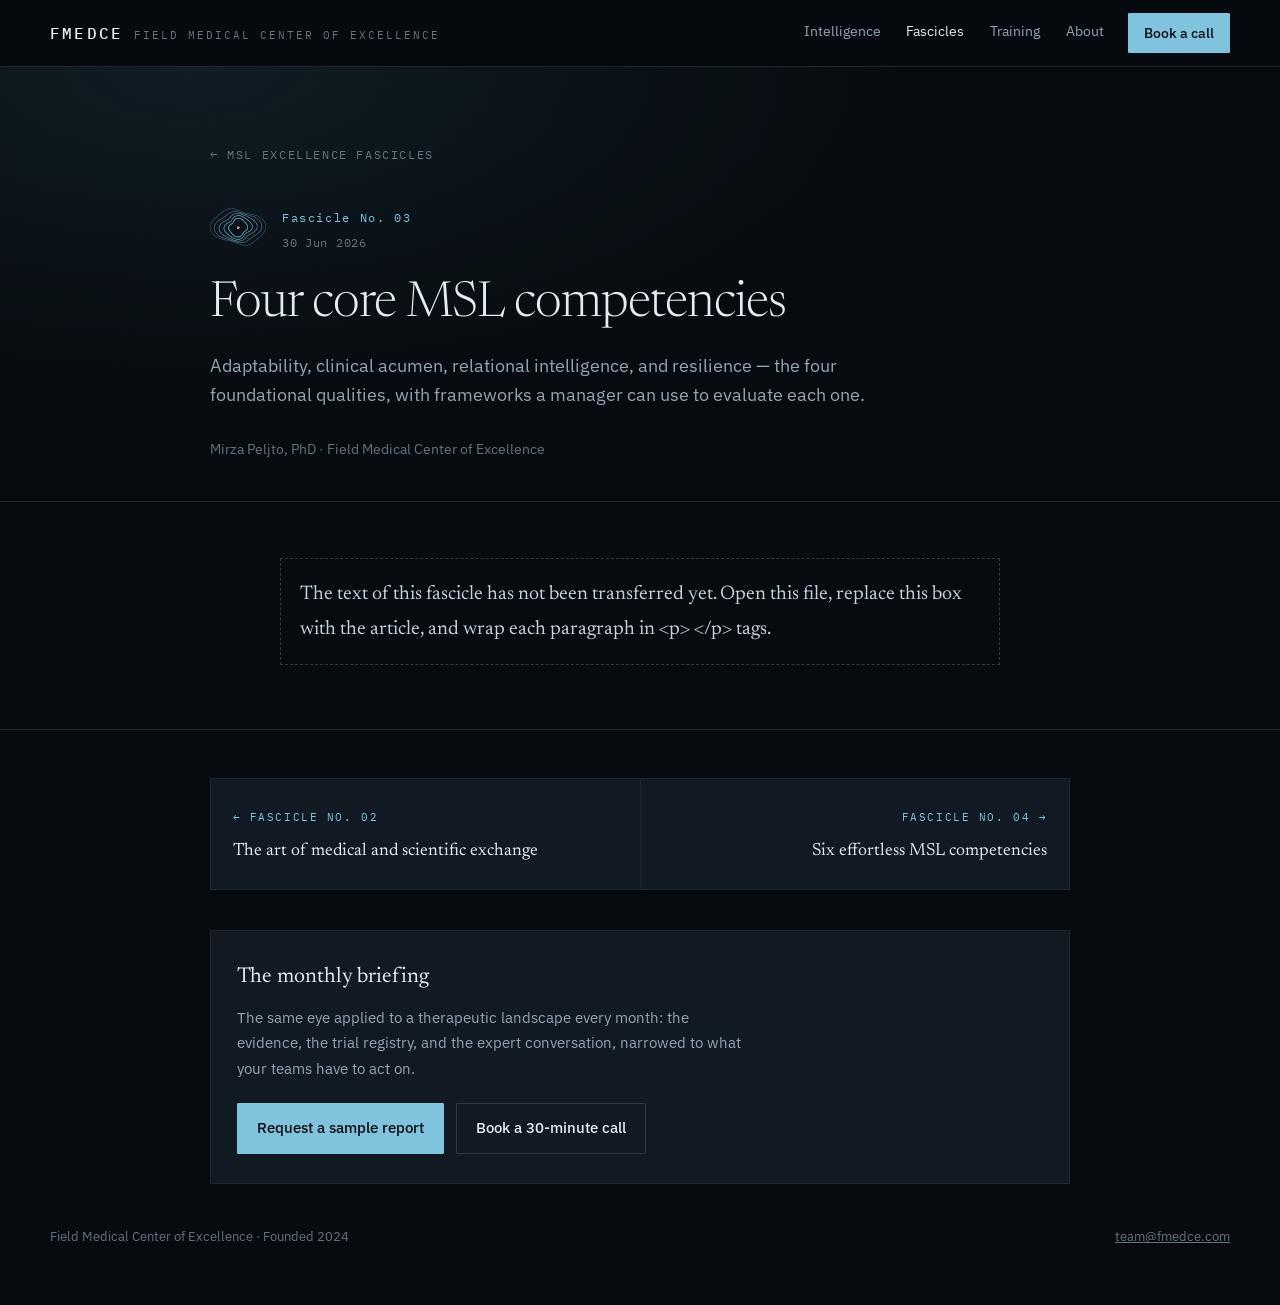
==== msl-excellence-fascicles/four-core-msl-competencies/index.html @ 99bc51a8 "Add files via upload" ====
<!doctype html>
<html lang="en">
<head>
<meta charset="utf-8">
<meta name="viewport" content="width=device-width, initial-scale=1">
<title>Four core MSL competencies · MSL Excellence Fascicles</title>
<meta name="description" content="Adaptability, clinical acumen, relational intelligence, and resilience — the four foundational qualities, with frameworks a manager can use to evaluate each one.">
<link rel="preconnect" href="https://fonts.googleapis.com">
<link rel="preconnect" href="https://fonts.gstatic.com" crossorigin>
<link rel="stylesheet" href="https://fonts.googleapis.com/css2?family=IBM+Plex+Mono:wght@400;500&family=IBM+Plex+Sans:wght@400;500&family=Newsreader:opsz,wght@6..72,300;6..72,400;6..72,500&display=swap">
<link rel="stylesheet" href="../../assets/fmedce.css">
</head>
<body>
<header class="site-head">
  <div class="wrap head-in">
    <a class="mark" href="../../"><strong>FMEDCE</strong><span class="label">Field Medical Center of Excellence</span></a>
    <nav class="nav">
      <a href="../../#intelligence">Intelligence</a>
      <a href="../../msl-excellence-fascicles/" style="color:var(--ink)">Fascicles</a>
      <a href="../../#training">Training</a>
      <a href="../../#about">About</a>
    </nav>
    <a class="btn btn-solid btn-sm" href="https://calendly.com/team-fmedce/30min" target="_blank" rel="noopener">Book a call</a>
  </div>
  <div id="rail"></div>
</header>
<main>
<div class="art-head">
  <div class="wrap">
    <a class="back" href="../">&larr; MSL Excellence Fascicles</a>
    <div class="art-meta">
      <canvas width="132" height="132" data-seed="3" aria-hidden="true"></canvas>
      <div>
        <span class="no">Fascicle No. 03</span>
        <time class="dt" datetime="2026-06-30">30 Jun 2026</time>
      </div>
    </div>
    <h1>Four core MSL competencies</h1>
    
    <p class="standfirst">Adaptability, clinical acumen, relational intelligence, and resilience — the four foundational qualities, with frameworks a manager can use to evaluate each one.</p>
    <p class="byline">Mirza Peljto, PhD &middot; Field Medical Center of Excellence</p>
  </div>
</div>

<article class="prose">
  <div class="wrap">
<p class="paste-note">The text of this fascicle has not been transferred yet.
Open this file, replace this box with the article, and wrap each paragraph in &lt;p&gt; &lt;/p&gt; tags.</p>
  </div>
</article>

<div class="art-foot">
  <div class="wrap">
    <nav class="pager">
      <a class="prev" href="../the-art-of-medical-and-scientific-exchange-a-new-model-of-engagement/"><span class="dir">&larr; Fascicle No. 02</span><span class="t">The art of medical and scientific exchange</span></a>
      <a class="next" href="../six-effortless-msl-competencies/"><span class="dir">Fascicle No. 04 &rarr;</span><span class="t">Six effortless MSL competencies</span></a>
    </nav>
    <div class="art-cta">
      <h3>The monthly briefing</h3>
      <p>The same eye applied to a therapeutic landscape every month: the evidence, the trial registry, and
        the expert conversation, narrowed to what your teams have to act on.</p>
      <div class="cta-row" style="margin-top:1.4rem">
        <a class="btn btn-solid" href="mailto:team@fmedce.com?subject=Sample%20report%20request">Request a sample report</a>
        <a class="btn btn-ghost" href="https://calendly.com/team-fmedce/30min" target="_blank" rel="noopener">Book a 30-minute call</a>
      </div>
    </div>
  </div>
</div>
</main>

<footer>
  <div class="wrap foot-in">
    <span>Field Medical Center of Excellence &middot; Founded 2024</span>
    <span><a href="mailto:team@fmedce.com">team@fmedce.com</a></span>
  </div>
</footer>
<script src="../../assets/fmedce.js"></script>
</body>
</html>
---- assets/fmedce.css ----
/* A single committed visual world: the briefing read at 5am, before anyone else is up. */
:root{
  --void:#070B0F; --surface:#0D141A; --surface-2:#111A22;
  --ink:#E2ECF2; --ink-soft:#93A6B3; --ink-faint:#63757F;
  --rule:#1C2830; --rule-bright:#2A3B46;
  --signal:#7FC4DC; --signal-deep:#3D7D95;
  --alpenglow:#E39C7E;
  --sieve-1:#28434F; --sieve-2:#48899F; --sieve-3:#8FD0E6;
}
*{box-sizing:border-box}
html{-webkit-text-size-adjust:100%;scroll-behavior:smooth}
@media (prefers-reduced-motion: reduce){html{scroll-behavior:auto}}
body{
  margin:0;background:var(--void);color:var(--ink);
  font-family:"IBM Plex Sans",-apple-system,BlinkMacSystemFont,Helvetica,Arial,sans-serif;
  font-size:17px;line-height:1.66;-webkit-font-smoothing:antialiased;
}
h1,h2,h3{font-family:Newsreader,Georgia,"Times New Roman",serif;font-weight:400;margin:0;
  text-wrap:balance;letter-spacing:-.005em}
a{color:inherit}
p{margin:0}
.wrap{width:min(1180px,100% - 3rem);margin-inline:auto}
@media (max-width:640px){.wrap{width:min(1180px,100% - 2rem)}}
.label{font-family:"IBM Plex Mono",ui-monospace,Menlo,monospace;font-size:.7rem;
  letter-spacing:.18em;text-transform:uppercase;color:var(--ink-faint)}

/* header */
.site-head{position:sticky;top:0;z-index:40;background:rgba(7,11,15,.86);
  backdrop-filter:saturate(140%) blur(12px);border-bottom:1px solid var(--rule)}
.head-in{display:flex;align-items:center;gap:1.5rem;height:66px}
.mark{display:flex;align-items:baseline;gap:.65rem;text-decoration:none;margin-right:auto}
.mark strong{font-family:"IBM Plex Mono",monospace;font-weight:500;font-size:.98rem;letter-spacing:.14em}
.mark span{display:none}
@media (min-width:920px){.mark span{display:inline}}
.nav{display:none;gap:1.6rem}
@media (min-width:820px){.nav{display:flex}}
.nav a{text-decoration:none;color:var(--ink-soft);font-size:.9rem;padding-bottom:3px;
  border-bottom:1px solid transparent;transition:color .2s,border-color .2s}
.nav a:hover,.nav a:focus-visible{color:var(--ink);border-bottom-color:var(--signal)}
#rail{position:absolute;left:0;bottom:-1px;height:2px;width:0;
  background:linear-gradient(90deg,var(--signal-deep),var(--signal));transition:width .1s linear}

.btn{display:inline-flex;align-items:center;gap:.55rem;font-size:.93rem;font-weight:500;
  text-decoration:none;padding:.75rem 1.2rem;border:1px solid var(--signal);border-radius:1px;
  transition:background .2s,color .2s,box-shadow .2s}
.btn-solid{background:var(--signal);color:var(--void)}
.btn-solid:hover{box-shadow:0 0 0 3px rgba(127,196,220,.18)}
.btn-ghost{background:transparent;color:var(--ink);border-color:var(--rule-bright)}
.btn-ghost:hover{border-color:var(--signal);color:var(--signal)}
.btn-sm{padding:.5rem .95rem;font-size:.85rem}
a:focus-visible,button:focus-visible{outline:2px solid var(--signal);outline-offset:3px}

/* hero — signal resolving out of noise */
.hero{position:relative;overflow:hidden;border-bottom:1px solid var(--rule);
  background:radial-gradient(120% 90% at 78% 18%,rgba(61,125,149,.20),transparent 60%),var(--void)}
#field{position:absolute;inset:0;width:100%;height:100%;z-index:0}
.hero-in{position:relative;z-index:1;padding:7rem 0 8rem;max-width:40rem}
@media (max-width:640px){.hero-in{padding:4rem 0 5rem}}
.hero h1{font-size:clamp(2.3rem,5.6vw,4rem);line-height:1.03;margin:1.2rem 0 0;font-weight:300;
  letter-spacing:-.02em}
.hero h1 em{font-style:normal;color:var(--signal)}
.hero .lede{margin-top:1.6rem;font-size:1.1rem;color:var(--ink-soft);max-width:50ch}
.hero .lede strong{color:var(--ink);font-weight:400}
.cta-row{display:flex;flex-wrap:wrap;gap:.75rem;margin-top:2.3rem}

/* bands */
.band{position:relative;padding:6rem 0;border-bottom:1px solid var(--rule);overflow:hidden}
.band.alt{background:var(--surface)}
@media (max-width:640px){.band{padding:3.75rem 0}}
.band::before{content:"";position:absolute;top:0;left:0;right:0;height:1px;
  background:linear-gradient(90deg,transparent,var(--signal),transparent);
  opacity:0;transform:translateX(-100%)}
.band.in::before{animation:scan 1.5s cubic-bezier(.4,0,.2,1) forwards}
@keyframes scan{0%{opacity:0;transform:translateX(-100%)}18%{opacity:.85}100%{opacity:0;transform:translateX(100%)}}
@media (prefers-reduced-motion: reduce){.band.in::before{animation:none}}

.grid{display:grid;gap:2.5rem}
@media (min-width:960px){.grid{grid-template-columns:230px minmax(0,1fr);gap:4rem}}
.sec-head{display:flex;flex-direction:column;gap:.5rem}
@media (min-width:960px){.sec-head{position:sticky;top:100px;align-self:start}}
.sec-head h2{font-size:1.7rem;line-height:1.16;font-weight:400}
.sec-note{font-size:.86rem;color:var(--ink-faint)}
.body-col{max-width:70ch}
.body-col > * + *{margin-top:1.15rem}
.body-col p{color:var(--ink-soft)}
.body-col p strong{color:var(--ink);font-weight:400}

.rv{opacity:0;transform:translateY(16px);transition:opacity .8s cubic-bezier(.2,.7,.3,1),transform .8s cubic-bezier(.2,.7,.3,1)}
.rv.in{opacity:1;transform:none}
@media (prefers-reduced-motion: reduce){.rv{opacity:1;transform:none;transition:none}}

/* the sieve */
.sieve{border:1px solid var(--rule);background:var(--surface-2);padding:1.5rem 1.4rem 1.2rem;margin-top:2.2rem}
.sieve canvas{width:100%;height:210px;display:block;margin-top:1rem}
.sieve .legend{display:grid;grid-template-columns:repeat(3,1fr);gap:1rem;margin-top:.9rem}
.sieve .legend div{border-top:1px solid var(--rule);padding-top:.6rem}
.sieve .legend .v{font-family:"IBM Plex Mono",monospace;font-size:1.15rem;color:var(--ink);
  font-variant-numeric:tabular-nums;display:block}
.sieve .legend .k{font-size:.8rem;color:var(--ink-faint);display:block;margin-top:.15rem}
.sieve figcaption{font-size:.8rem;color:var(--ink-faint);margin-top:1rem;line-height:1.5}

.toc{list-style:none;margin:2.4rem 0 0;padding:0;border-top:1px solid var(--rule)}
.toc li{display:grid;grid-template-columns:2.8rem minmax(0,1fr);gap:1rem;padding:1.05rem 0;
  border-bottom:1px solid var(--rule);align-items:baseline}
.toc .n{font-family:"IBM Plex Mono",monospace;font-size:.76rem;color:var(--signal);font-variant-numeric:tabular-nums}
.toc h3{font-size:1.08rem;font-weight:400}
.toc p{margin-top:.25rem;font-size:.92rem;color:var(--ink-soft)}

.method{display:grid;gap:1px;background:var(--rule);border:1px solid var(--rule);margin-top:2.2rem}
@media (min-width:760px){.method{grid-template-columns:repeat(3,1fr)}}
.method div{background:var(--surface-2);padding:1.35rem 1.25rem}
.method h3{font-size:.95rem;font-weight:400;color:var(--ink)}
.method p{margin-top:.5rem;font-size:.88rem;color:var(--ink-soft)}

.tags{display:flex;flex-wrap:wrap;gap:.5rem;margin-top:1rem}
.tag{font-family:"IBM Plex Mono",monospace;font-size:.73rem;letter-spacing:.07em;
  padding:.32rem .62rem;border:1px solid var(--rule-bright);color:var(--ink-faint);border-radius:1px}
.tag.live{border-color:var(--signal);color:var(--signal)}
.tag.live::before{content:"● ";font-size:.6em;vertical-align:.25em}

/* fascicles as spines on a shelf */
.shelf{display:grid;grid-template-columns:repeat(5,1fr);gap:1px;background:var(--rule);
  border:1px solid var(--rule);margin-top:2.2rem}
.spine{background:var(--surface-2);text-decoration:none;display:flex;flex-direction:column;
  justify-content:space-between;align-items:center;padding:1.4rem .75rem;min-height:22rem;
  position:relative;transition:background .25s,transform .25s}
.spine::after{content:"";position:absolute;left:0;right:0;bottom:0;height:3px;background:var(--signal);
  transform:scaleX(0);transform-origin:left;transition:transform .3s}
.spine:hover{background:var(--surface);transform:translateY(-3px)}
.spine:hover::after{transform:scaleX(1)}
.spine .no{font-family:"IBM Plex Mono",monospace;font-size:.7rem;letter-spacing:.14em;color:var(--signal)}
.spine .ttl{writing-mode:vertical-rl;transform:rotate(180deg);font-family:Newsreader,Georgia,serif;
  font-size:1.12rem;line-height:1.25;color:var(--ink);flex:1;display:flex;align-items:center;
  padding:1.1rem 0;text-wrap:balance}
.spine .dt{font-family:"IBM Plex Mono",monospace;font-size:.68rem;color:var(--ink-faint);letter-spacing:.06em}
.spine canvas{width:44px;height:44px;display:block;margin-bottom:.75rem}
@media (max-width:860px){
  .shelf{grid-template-columns:1fr}
  .spine{flex-direction:row;align-items:center;justify-content:flex-start;gap:1rem;
    min-height:0;padding:1.1rem 1.2rem}
  .spine .ttl{writing-mode:horizontal-tb;transform:none;padding:0;font-size:1.02rem;flex:1}
  .spine canvas{margin-bottom:0}
  .spine .dt{display:none}
}
.blurb{font-size:.93rem;color:var(--ink-soft);margin-top:1.2rem}

/* training ladder */
.prog{list-style:none;margin:2.2rem 0 0;padding:0;display:grid;gap:1px;background:var(--rule);
  border:1px solid var(--rule)}
.prog > li{background:var(--surface-2);padding:1.6rem 1.45rem;position:relative}
.prog h3{font-size:1.2rem;font-weight:400;color:var(--ink)}
.prog > li > p{margin-top:.55rem;font-size:.93rem;color:var(--ink-soft)}
.mods{list-style:none;margin:1.1rem 0 0;padding:0;display:flex;flex-wrap:wrap;gap:.4rem}
.mods li{font-family:"IBM Plex Mono",monospace;font-size:.71rem;letter-spacing:.05em;color:var(--ink-faint);
  border:1px solid var(--rule-bright);padding:.28rem .58rem;border-radius:1px}
.ladder{border:1px solid var(--rule);background:var(--surface-2);padding:1.5rem 1.4rem 1.1rem;margin-top:2.2rem}
.ladder .svg-scroll{overflow-x:auto}
.ladder svg{display:block;width:100%;min-width:520px;height:auto;margin-top:1rem;overflow:visible}
.ladder .step rect{fill:rgba(127,196,220,.10);stroke:var(--signal-deep)}
.ladder .step text{fill:var(--ink);font-family:"IBM Plex Sans",sans-serif;font-size:13.5px;text-anchor:middle}
.ladder .flow{stroke:var(--signal);stroke-width:1.5;fill:none;
  stroke-dasharray:1500;stroke-dashoffset:1500;transition:stroke-dashoffset 2.4s cubic-bezier(.3,.7,.3,1)}
.ladder.in .flow{stroke-dashoffset:0}
@media (prefers-reduced-motion: reduce){.ladder .flow{stroke-dashoffset:0;transition:none}}
.ladder .cap{fill:var(--ink-faint);font-family:"IBM Plex Mono",monospace;font-size:10px;
  letter-spacing:.12em;text-transform:uppercase;text-anchor:middle}
.aside-line{margin-top:1.7rem;font-size:.92rem;color:var(--ink-soft);
  border-left:2px solid var(--signal-deep);padding-left:1.05rem}

.creds{list-style:none;margin:1.7rem 0 0;padding:0;display:grid;gap:.6rem}
.creds li{display:grid;grid-template-columns:9.5rem minmax(0,1fr);gap:1rem;font-size:.92rem;
  padding-bottom:.6rem;border-bottom:1px solid var(--rule);color:var(--ink-soft)}
.creds li:last-child{border-bottom:0}
.creds b{font-family:"IBM Plex Mono",monospace;font-size:.7rem;letter-spacing:.12em;
  text-transform:uppercase;color:var(--ink-faint);font-weight:400;padding-top:.3rem}
@media (max-width:560px){.creds li{grid-template-columns:1fr;gap:.15rem}}

.actions{display:grid;gap:1px;background:var(--rule);border:1px solid var(--rule);margin-top:1.9rem}
@media (min-width:760px){.actions{grid-template-columns:repeat(3,1fr)}}
.action{background:var(--surface-2);padding:1.7rem 1.45rem;text-decoration:none;display:block;
  transition:background .22s}
.action:hover{background:var(--surface)}
.action h3{font-size:1.12rem;font-weight:400;margin-top:.6rem;color:var(--ink)}
.action p{margin-top:.4rem;font-size:.88rem;color:var(--ink-soft)}
.action .arrow{color:var(--signal)}

footer{padding:2.6rem 0 3.6rem;font-size:.83rem;color:var(--ink-faint);background:var(--void)}
.foot-in{display:flex;flex-wrap:wrap;gap:1rem;justify-content:space-between;align-items:center}

/* ============================================================
   FASCICLE PAGES — the reading view
   ============================================================ */
.art-head{padding:4.5rem 0 2.5rem;border-bottom:1px solid var(--rule);
  background:radial-gradient(90% 120% at 15% 0%,rgba(61,125,149,.16),transparent 62%),var(--void)}
@media (max-width:640px){.art-head{padding:3rem 0 2rem}}
.art-head .wrap{max-width:min(860px,100% - 3rem)}
.back{display:inline-flex;align-items:center;gap:.5rem;text-decoration:none;color:var(--ink-faint);
  font-family:"IBM Plex Mono",monospace;font-size:.72rem;letter-spacing:.14em;text-transform:uppercase;
  transition:color .2s}
.back:hover{color:var(--signal)}
.art-meta{display:flex;align-items:center;gap:1rem;margin-top:2rem}
.art-meta canvas{width:56px;height:56px;display:block;flex:none}
.art-meta .no{font-family:"IBM Plex Mono",monospace;font-size:.72rem;letter-spacing:.14em;color:var(--signal)}
.art-meta .dt{font-family:"IBM Plex Mono",monospace;font-size:.72rem;letter-spacing:.06em;color:var(--ink-faint);
  display:block;margin-top:.2rem}
.art-head h1{font-size:clamp(2rem,4.6vw,3.1rem);line-height:1.08;font-weight:300;margin-top:1.4rem;
  letter-spacing:-.02em;max-width:20ch}
.standfirst{margin-top:1.3rem;font-size:1.12rem;color:var(--ink-soft);max-width:60ch;line-height:1.6}
.byline{margin-top:1.8rem;font-size:.88rem;color:var(--ink-faint)}

.prose{padding:3.5rem 0 4rem}
.prose .wrap{max-width:min(720px,100% - 3rem)}
.prose p,.prose li{font-family:Newsreader,Georgia,"Times New Roman",serif;font-size:1.24rem;
  line-height:1.74;color:#C3D2DC}
.prose p + p{margin-top:1.35rem}
.prose h2{font-size:1.6rem;font-weight:400;color:var(--ink);margin-top:2.8rem;line-height:1.25}
.prose h3{font-size:1.22rem;font-weight:400;color:var(--ink);margin-top:2rem}
.prose h2 + p,.prose h3 + p{margin-top:.9rem}
.prose ul,.prose ol{margin:1.4rem 0 0;padding-left:1.4rem}
.prose li + li{margin-top:.65rem}
.prose li::marker{color:var(--signal)}
.prose blockquote{margin:2.2rem 0 0;padding-left:1.4rem;border-left:2px solid var(--signal)}
.prose blockquote p{color:var(--ink);font-size:1.5rem;line-height:1.45;font-style:italic}
.prose strong{color:var(--ink);font-weight:500}
.prose a{color:var(--signal);text-underline-offset:3px;word-break:break-word}
.prose hr{border:0;border-top:1px solid var(--rule);margin:2.8rem 0}
.refs{margin-top:3rem;padding-top:1.6rem;border-top:1px solid var(--rule)}
.refs h2{font-family:"IBM Plex Mono",monospace;font-size:.72rem;letter-spacing:.16em;
  text-transform:uppercase;color:var(--ink-faint);margin:0}
.refs p,.refs li{font-family:"IBM Plex Sans",sans-serif;font-size:.92rem;line-height:1.6;
  color:var(--ink-faint);margin-top:.9rem}
.paste-note{border:1px dashed var(--rule-bright);padding:1.1rem 1.2rem;color:var(--ink-faint);
  font-family:"IBM Plex Mono",monospace;font-size:.8rem;line-height:1.6}

.art-foot{border-top:1px solid var(--rule);padding:3rem 0 0}
.art-foot .wrap{max-width:min(860px,100% - 3rem)}
.pager{display:grid;gap:1px;background:var(--rule);border:1px solid var(--rule)}
@media (min-width:700px){.pager{grid-template-columns:1fr 1fr}}
.pager:has(> :only-child){grid-template-columns:1fr}
.pager a{background:var(--surface-2);padding:1.4rem 1.35rem;text-decoration:none;transition:background .22s}
.pager a:hover{background:var(--surface)}
.pager .dir{font-family:"IBM Plex Mono",monospace;font-size:.7rem;letter-spacing:.14em;
  text-transform:uppercase;color:var(--signal)}
.pager .t{display:block;margin-top:.5rem;font-family:Newsreader,Georgia,serif;font-size:1.1rem;color:var(--ink)}
.pager .next{text-align:right}
.art-cta{margin-top:2.5rem;border:1px solid var(--rule);background:var(--surface-2);padding:1.8rem 1.6rem}
.art-cta h3{font-size:1.35rem;font-weight:400;color:var(--ink)}
.art-cta p{margin-top:.6rem;font-size:.95rem;color:var(--ink-soft);max-width:56ch}

/* series index page */
.series-head{padding:4.5rem 0 0}
.series-head h1{font-size:clamp(2.1rem,5vw,3.2rem);font-weight:300;line-height:1.08;letter-spacing:-.02em}
.series-list{list-style:none;margin:2.6rem 0 0;padding:0;display:grid;gap:1px;background:var(--rule);
  border:1px solid var(--rule)}
.series-list li{background:var(--surface-2)}
.series-list a{display:grid;grid-template-columns:88px minmax(0,1fr) auto;gap:1.3rem;align-items:center;
  padding:1.5rem 1.4rem;text-decoration:none;transition:background .22s}
.series-list a:hover{background:var(--surface)}
.series-list canvas{width:64px;height:64px;display:block}
.series-list .no{font-family:"IBM Plex Mono",monospace;font-size:.7rem;letter-spacing:.14em;color:var(--signal)}
.series-list h2{font-family:Newsreader,Georgia,serif;font-size:1.35rem;font-weight:400;color:var(--ink);margin-top:.35rem}
.series-list p{margin-top:.45rem;font-size:.94rem;color:var(--ink-soft)}
.series-list .dt{font-family:"IBM Plex Mono",monospace;font-size:.72rem;color:var(--ink-faint);white-space:nowrap}
@media (max-width:700px){
  .series-list a{grid-template-columns:64px minmax(0,1fr);gap:1rem}
  .series-list .dt{display:none}
}

/* 404 */
.oops{min-height:62vh;display:flex;flex-direction:column;justify-content:center;padding:4rem 0}
.oops h1{font-size:clamp(2rem,5vw,3rem);font-weight:300;letter-spacing:-.02em}
.oops p{margin-top:1.2rem;color:var(--ink-soft);max-width:52ch}
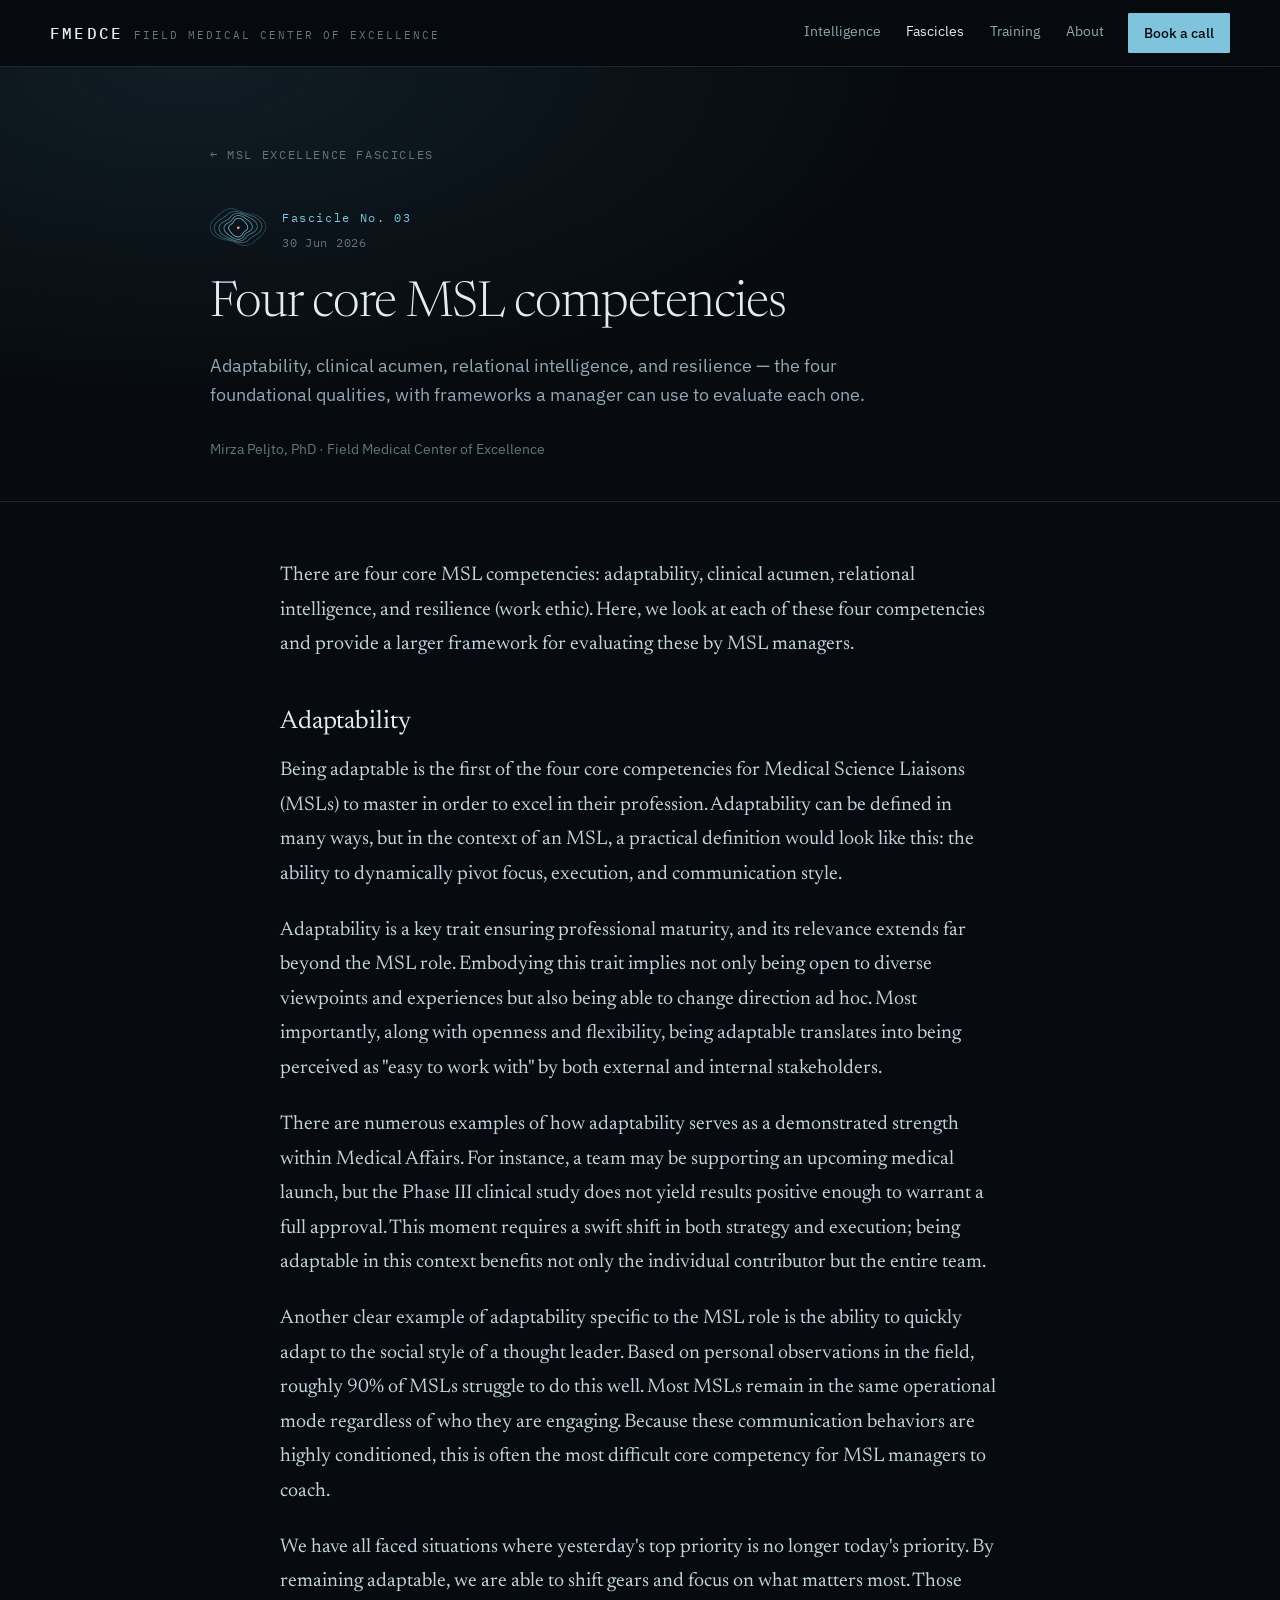
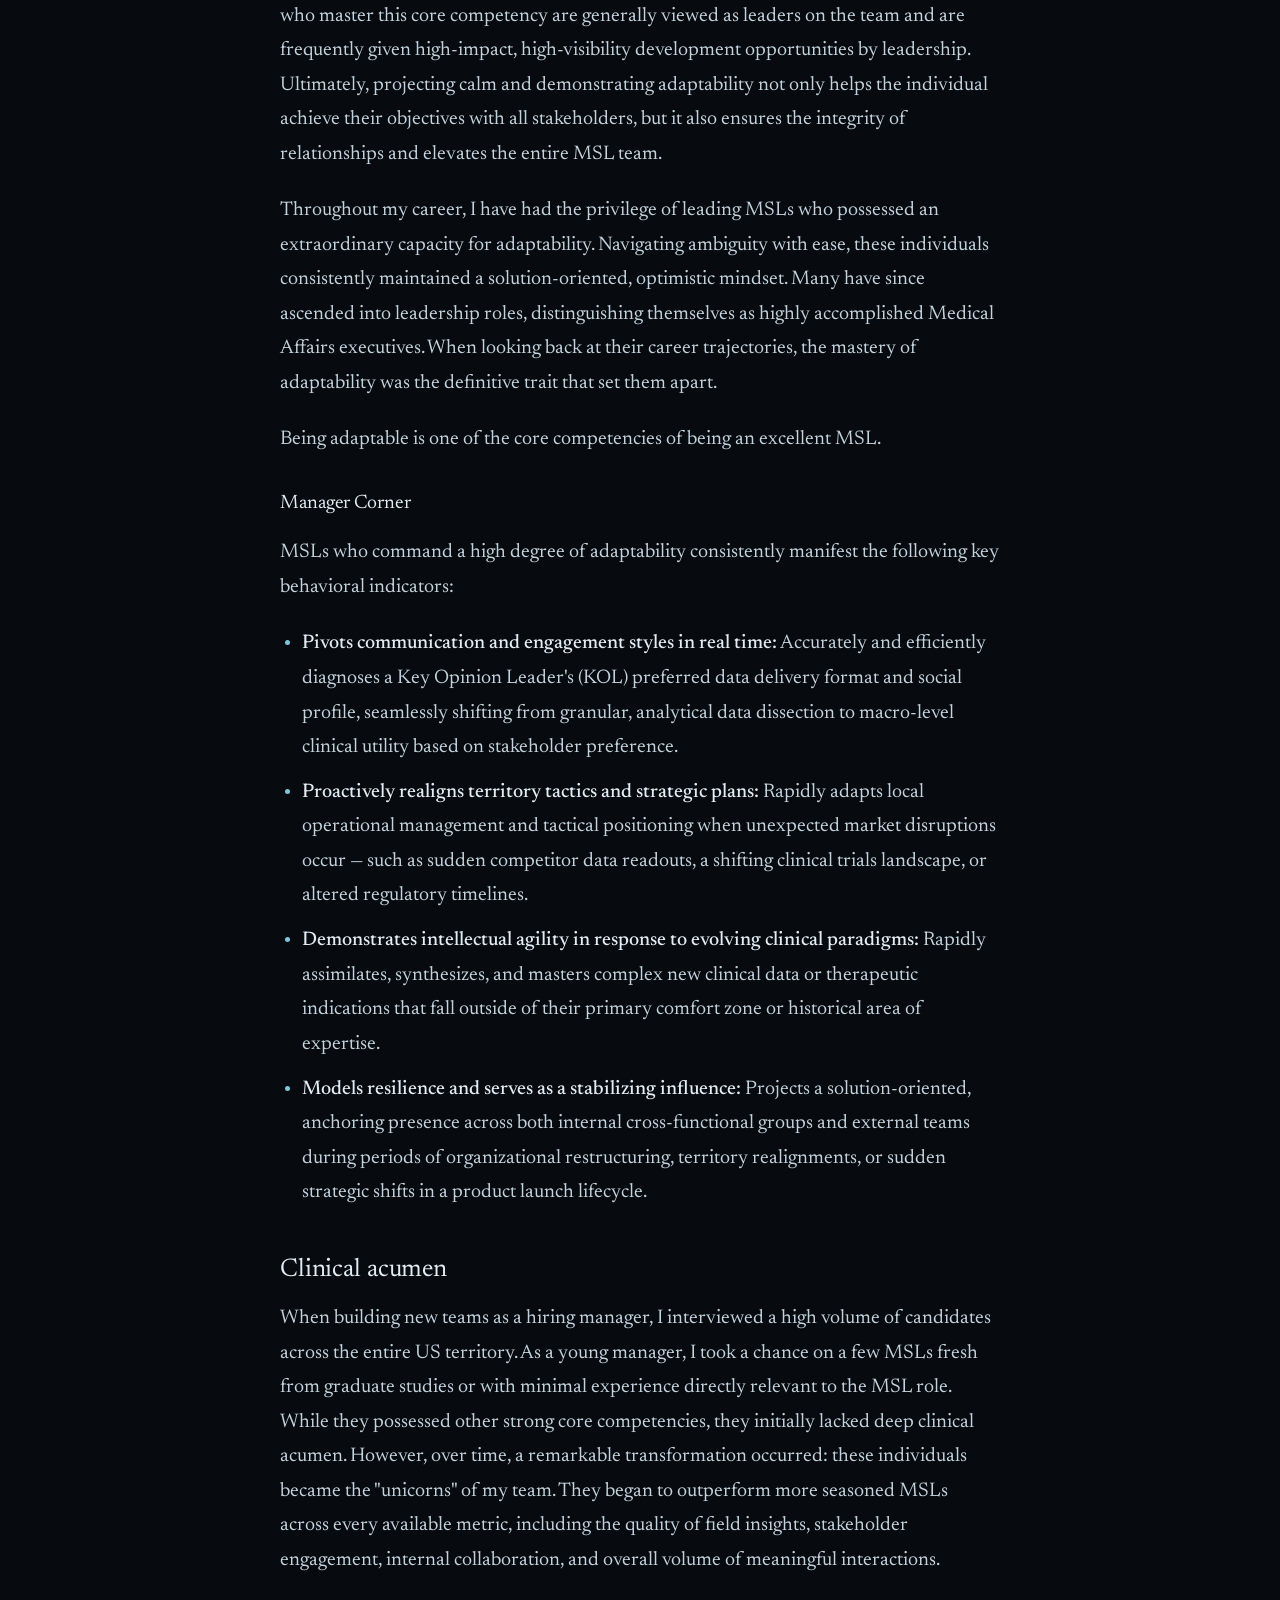
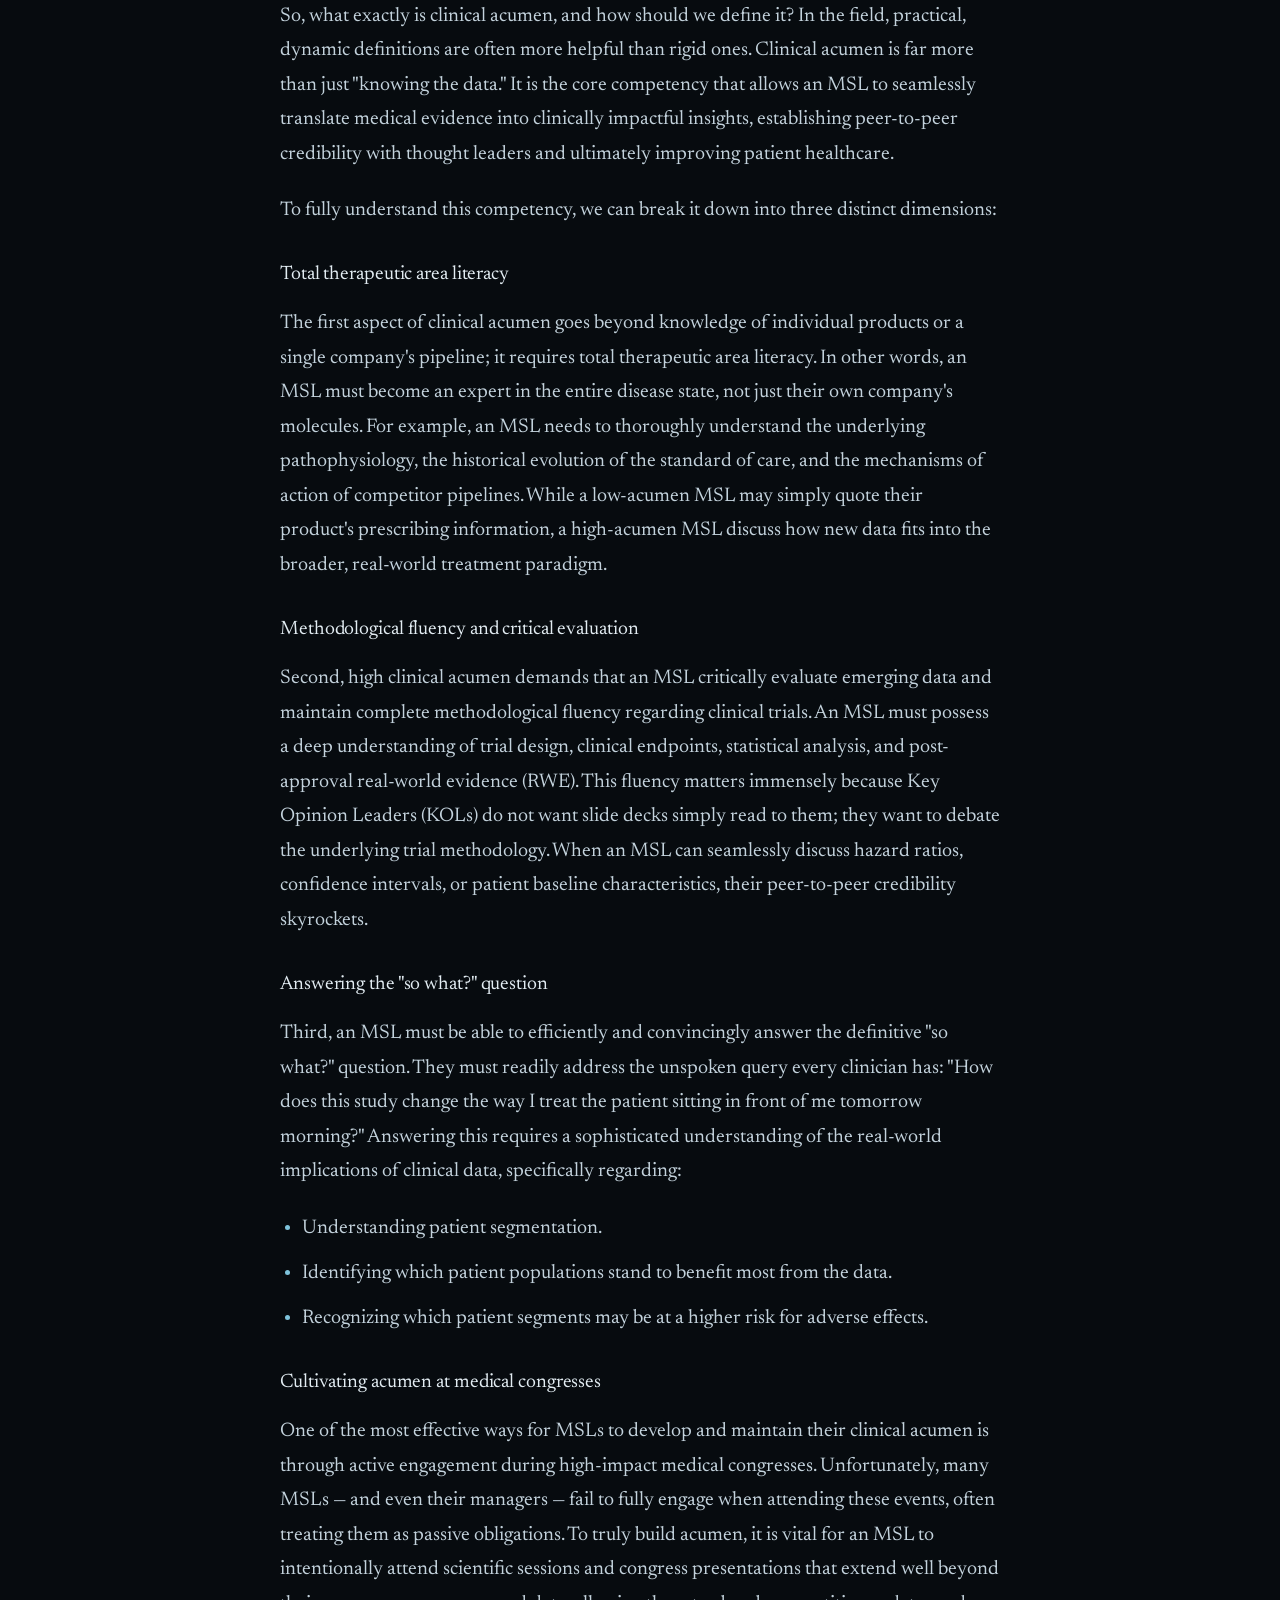
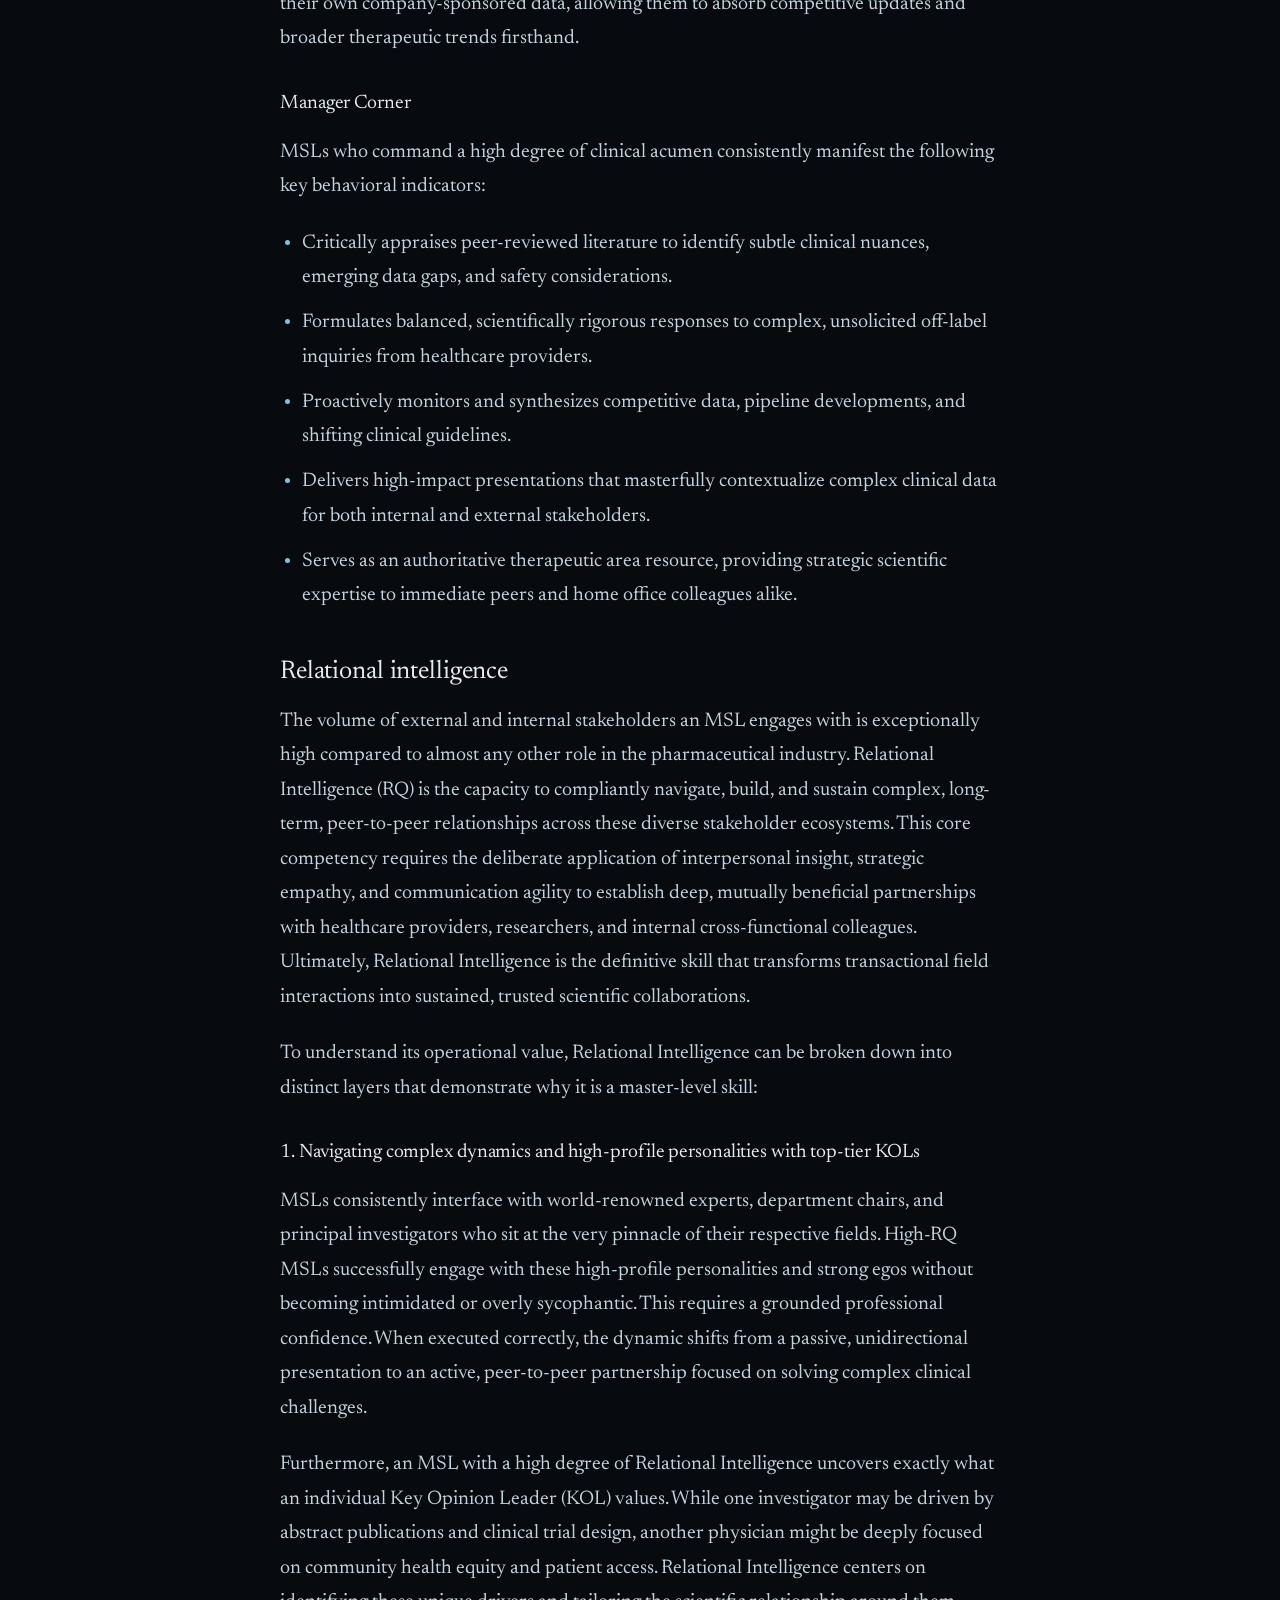
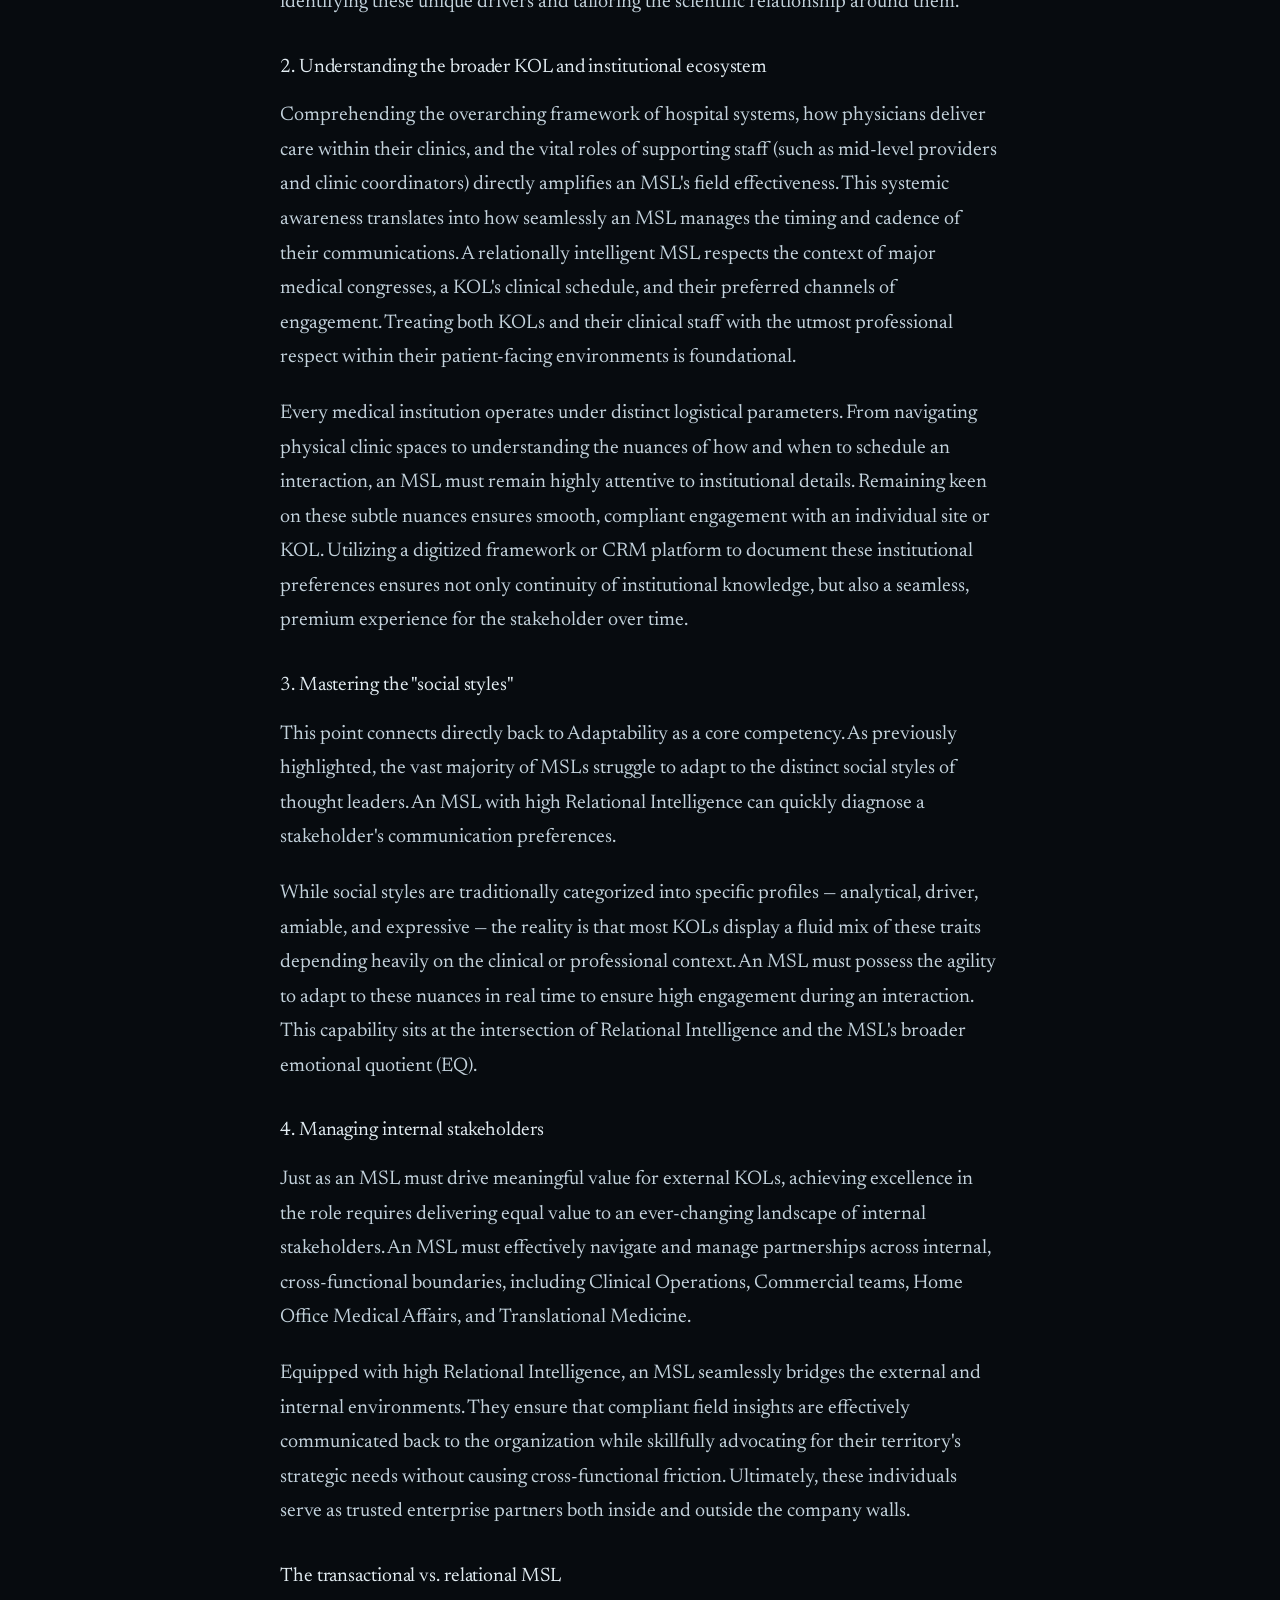
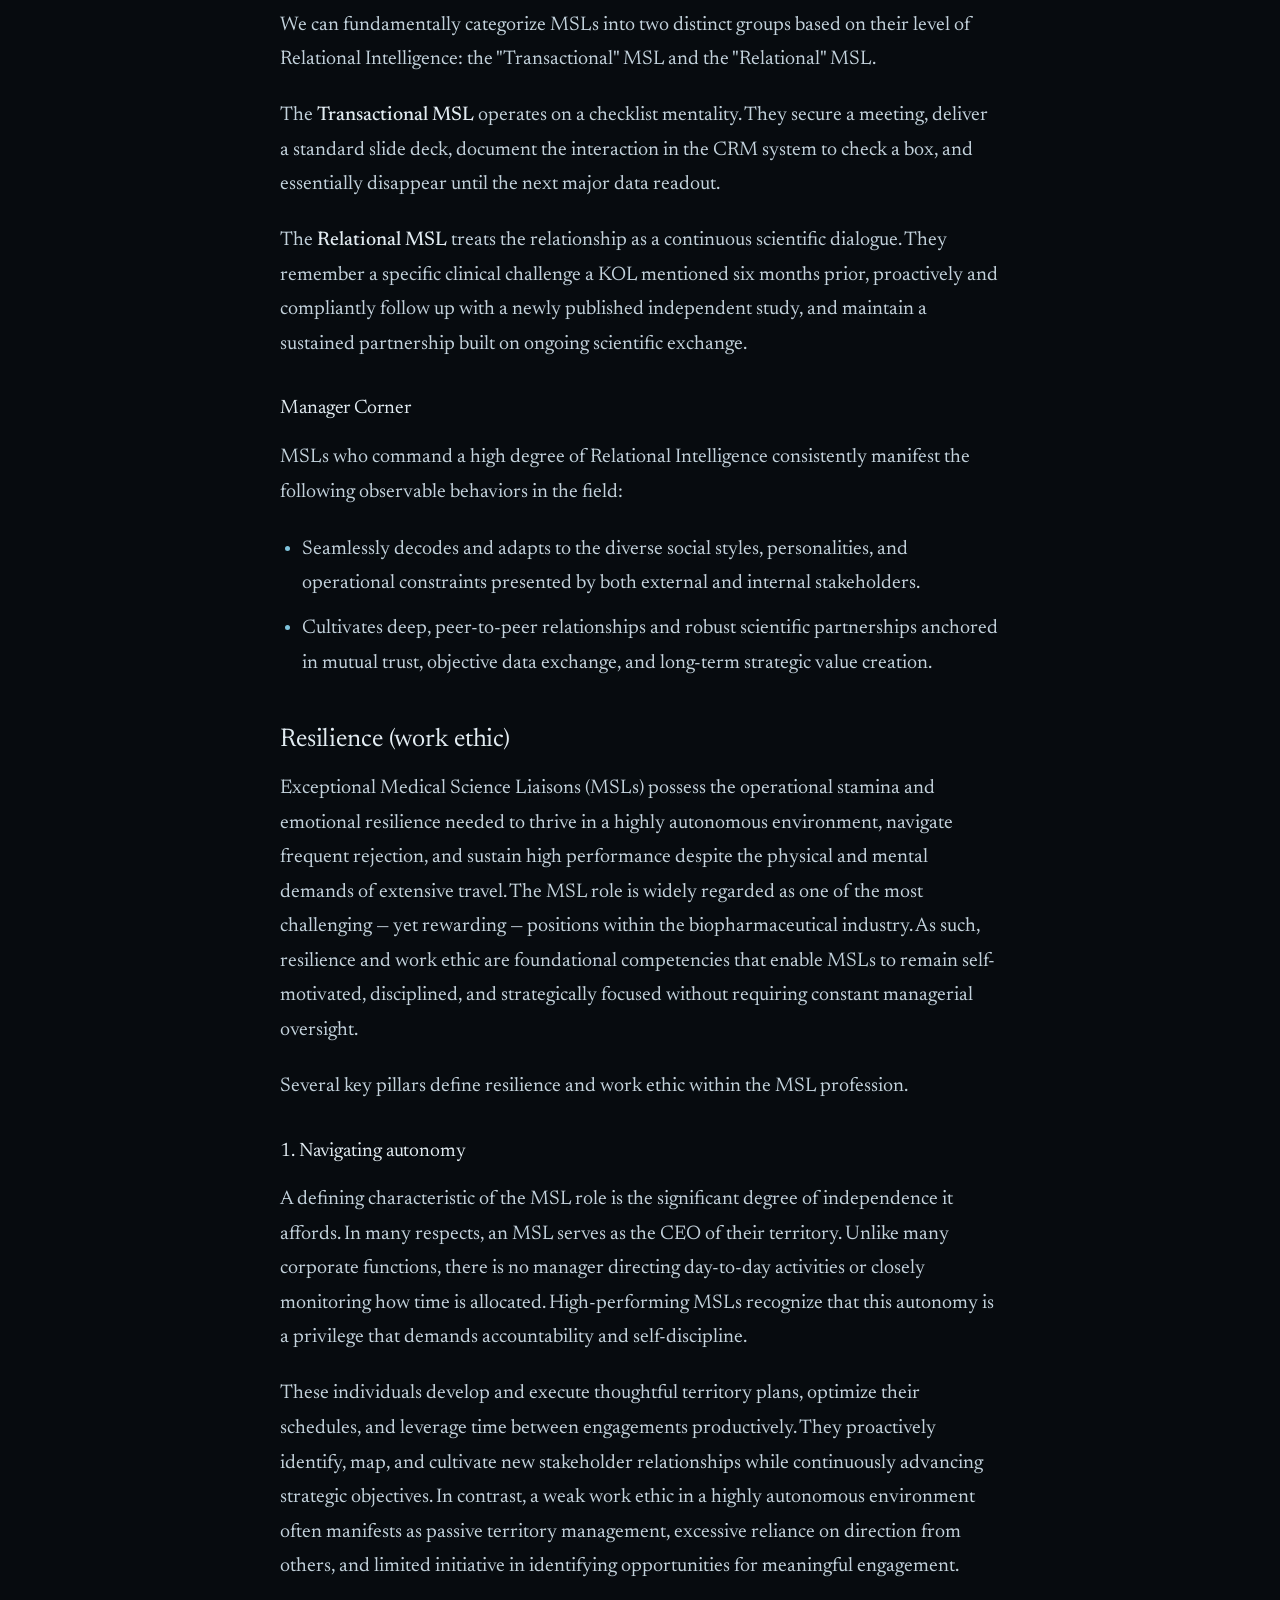
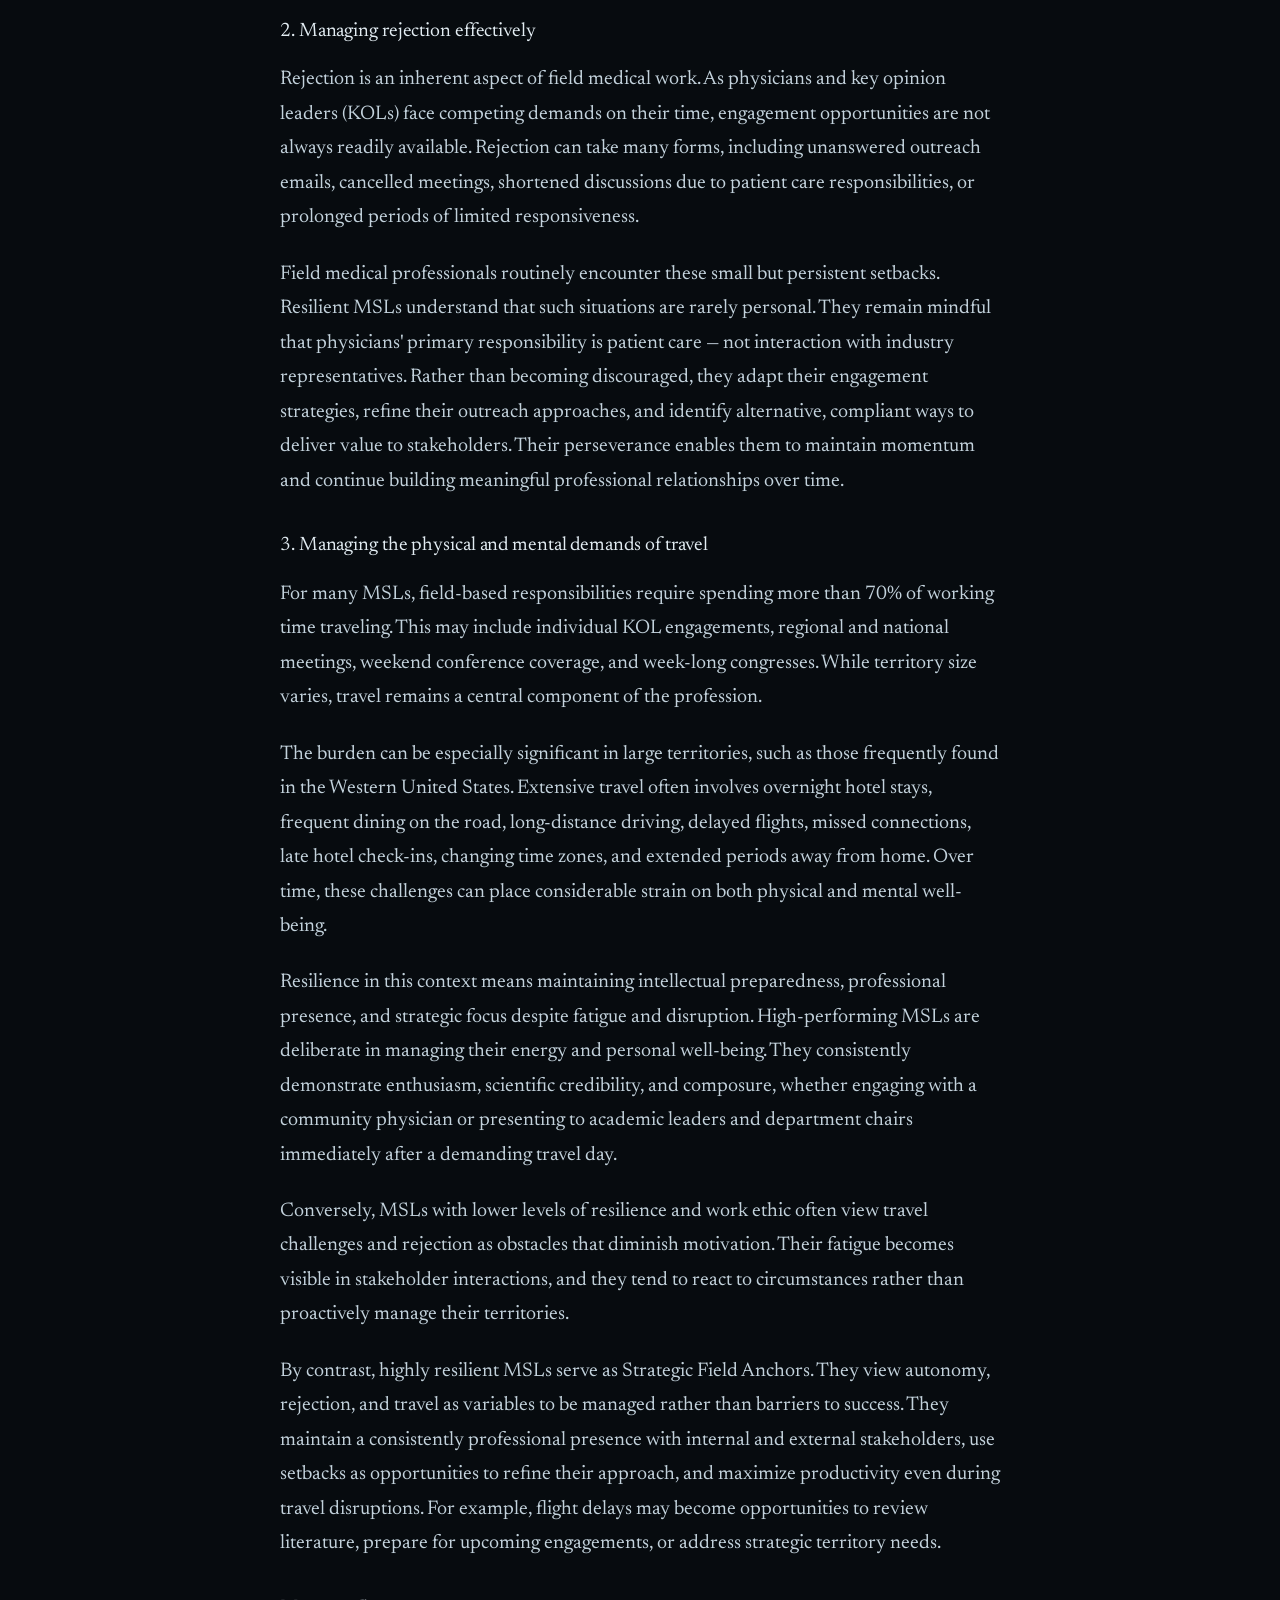
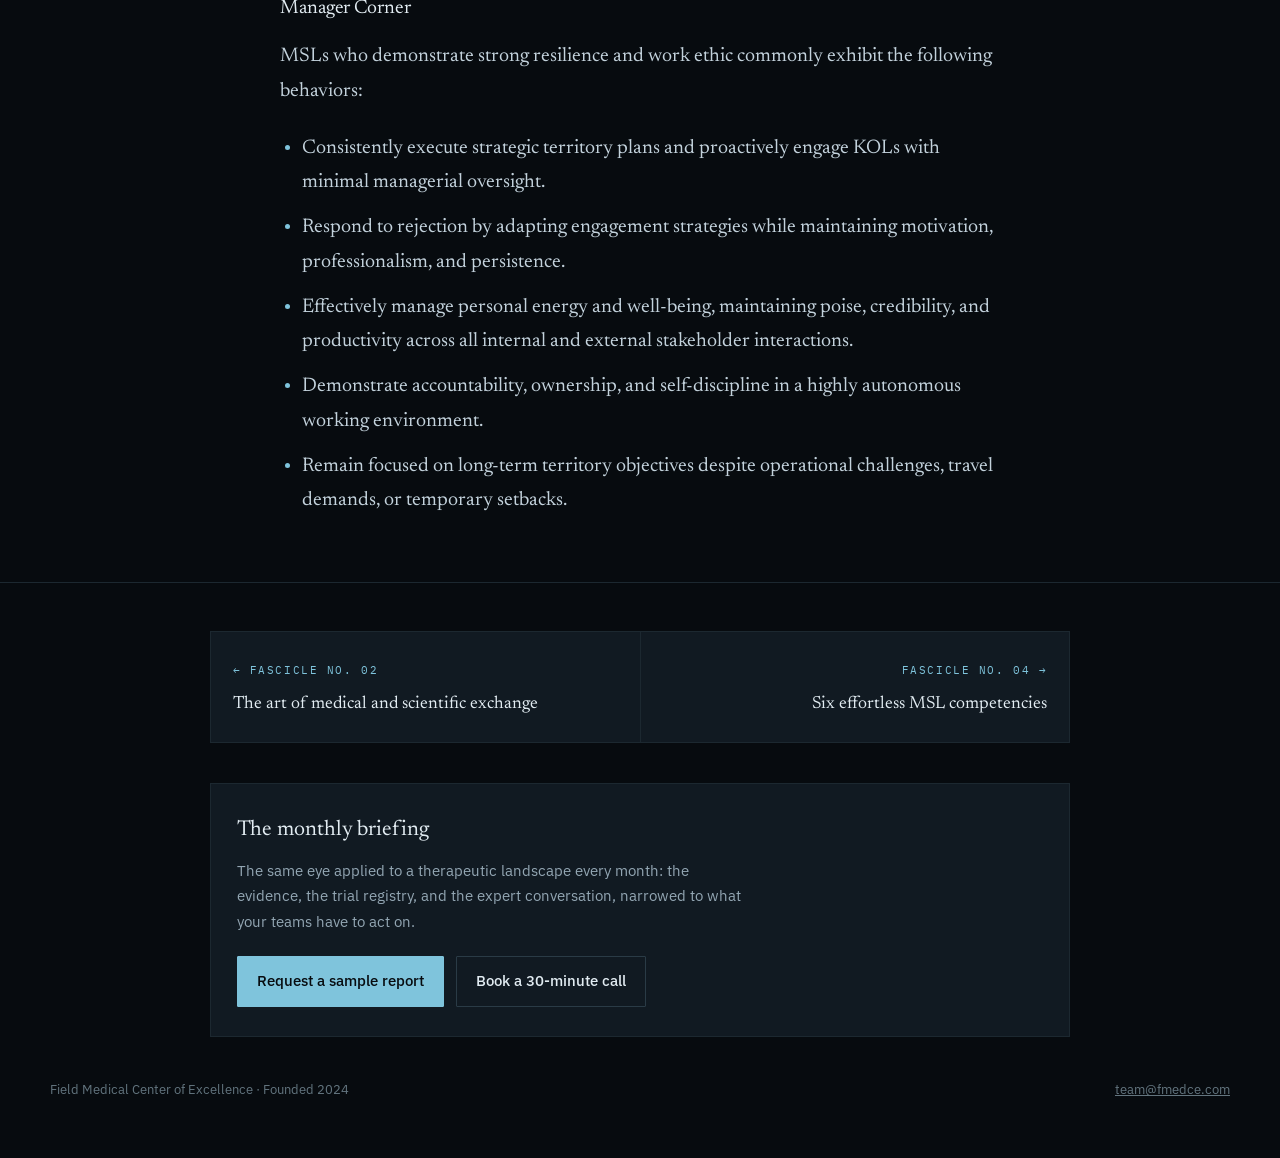
==== commit 5c6db438: "Add files via upload" ====
--- a/msl-excellence-fascicles/four-core-msl-competencies/index.html
+++ b/msl-excellence-fascicles/four-core-msl-competencies/index.html
@@ -44,8 +44,98 @@
 
 <article class="prose">
   <div class="wrap">
-<p class="paste-note">The text of this fascicle has not been transferred yet.
-Open this file, replace this box with the article, and wrap each paragraph in &lt;p&gt; &lt;/p&gt; tags.</p>
+<p>There are four core MSL competencies: adaptability, clinical acumen, relational intelligence, and resilience (work ethic). Here, we look at each of these four competencies and provide a larger framework for evaluating these by MSL managers.</p>
+<h2>Adaptability</h2>
+<p>Being adaptable is the first of the four core competencies for Medical Science Liaisons (MSLs) to master in order to excel in their profession. Adaptability can be defined in many ways, but in the context of an MSL, a practical definition would look like this: the ability to dynamically pivot focus, execution, and communication style.</p>
+<p>Adaptability is a key trait ensuring professional maturity, and its relevance extends far beyond the MSL role. Embodying this trait implies not only being open to diverse viewpoints and experiences but also being able to change direction ad hoc. Most importantly, along with openness and flexibility, being adaptable translates into being perceived as "easy to work with" by both external and internal stakeholders.</p>
+<p>There are numerous examples of how adaptability serves as a demonstrated strength within Medical Affairs. For instance, a team may be supporting an upcoming medical launch, but the Phase III clinical study does not yield results positive enough to warrant a full approval. This moment requires a swift shift in both strategy and execution; being adaptable in this context benefits not only the individual contributor but the entire team.</p>
+<p>Another clear example of adaptability specific to the MSL role is the ability to quickly adapt to the social style of a thought leader. Based on personal observations in the field, roughly 90% of MSLs struggle to do this well. Most MSLs remain in the same operational mode regardless of who they are engaging. Because these communication behaviors are highly conditioned, this is often the most difficult core competency for MSL managers to coach.</p>
+<p>We have all faced situations where yesterday's top priority is no longer today's priority. By remaining adaptable, we are able to shift gears and focus on what matters most. Those who master this core competency are generally viewed as leaders on the team and are frequently given high-impact, high-visibility development opportunities by leadership. Ultimately, projecting calm and demonstrating adaptability not only helps the individual achieve their objectives with all stakeholders, but it also ensures the integrity of relationships and elevates the entire MSL team.</p>
+<p>Throughout my career, I have had the privilege of leading MSLs who possessed an extraordinary capacity for adaptability. Navigating ambiguity with ease, these individuals consistently maintained a solution-oriented, optimistic mindset. Many have since ascended into leadership roles, distinguishing themselves as highly accomplished Medical Affairs executives. When looking back at their career trajectories, the mastery of adaptability was the definitive trait that set them apart.</p>
+<p>Being adaptable is one of the core competencies of being an excellent MSL.</p>
+<h3>Manager Corner</h3>
+<p>MSLs who command a high degree of adaptability consistently manifest the following key behavioral indicators:</p>
+<ul>
+<li><strong>Pivots communication and engagement styles in real time:</strong> Accurately and efficiently diagnoses a Key Opinion Leader's (KOL) preferred data delivery format and social profile, seamlessly shifting from granular, analytical data dissection to macro-level clinical utility based on stakeholder preference.</li>
+<li><strong>Proactively realigns territory tactics and strategic plans:</strong> Rapidly adapts local operational management and tactical positioning when unexpected market disruptions occur — such as sudden competitor data readouts, a shifting clinical trials landscape, or altered regulatory timelines.</li>
+<li><strong>Demonstrates intellectual agility in response to evolving clinical paradigms:</strong> Rapidly assimilates, synthesizes, and masters complex new clinical data or therapeutic indications that fall outside of their primary comfort zone or historical area of expertise.</li>
+<li><strong>Models resilience and serves as a stabilizing influence:</strong> Projects a solution-oriented, anchoring presence across both internal cross-functional groups and external teams during periods of organizational restructuring, territory realignments, or sudden strategic shifts in a product launch lifecycle.</li>
+</ul>
+<h2>Clinical acumen</h2>
+<p>When building new teams as a hiring manager, I interviewed a high volume of candidates across the entire US territory. As a young manager, I took a chance on a few MSLs fresh from graduate studies or with minimal experience directly relevant to the MSL role. While they possessed other strong core competencies, they initially lacked deep clinical acumen. However, over time, a remarkable transformation occurred: these individuals became the "unicorns" of my team. They began to outperform more seasoned MSLs across every available metric, including the quality of field insights, stakeholder engagement, internal collaboration, and overall volume of meaningful interactions.</p>
+<p>So, what exactly is clinical acumen, and how should we define it? In the field, practical, dynamic definitions are often more helpful than rigid ones. Clinical acumen is far more than just "knowing the data." It is the core competency that allows an MSL to seamlessly translate medical evidence into clinically impactful insights, establishing peer-to-peer credibility with thought leaders and ultimately improving patient healthcare.</p>
+<p>To fully understand this competency, we can break it down into three distinct dimensions:</p>
+<h3>Total therapeutic area literacy</h3>
+<p>The first aspect of clinical acumen goes beyond knowledge of individual products or a single company's pipeline; it requires total therapeutic area literacy. In other words, an MSL must become an expert in the entire disease state, not just their own company's molecules. For example, an MSL needs to thoroughly understand the underlying pathophysiology, the historical evolution of the standard of care, and the mechanisms of action of competitor pipelines. While a low-acumen MSL may simply quote their product's prescribing information, a high-acumen MSL discuss how new data fits into the broader, real-world treatment paradigm.</p>
+<h3>Methodological fluency and critical evaluation</h3>
+<p>Second, high clinical acumen demands that an MSL critically evaluate emerging data and maintain complete methodological fluency regarding clinical trials. An MSL must possess a deep understanding of trial design, clinical endpoints, statistical analysis, and post-approval real-world evidence (RWE). This fluency matters immensely because Key Opinion Leaders (KOLs) do not want slide decks simply read to them; they want to debate the underlying trial methodology. When an MSL can seamlessly discuss hazard ratios, confidence intervals, or patient baseline characteristics, their peer-to-peer credibility skyrockets.</p>
+<h3>Answering the "so what?" question</h3>
+<p>Third, an MSL must be able to efficiently and convincingly answer the definitive "so what?" question. They must readily address the unspoken query every clinician has: "How does this study change the way I treat the patient sitting in front of me tomorrow morning?" Answering this requires a sophisticated understanding of the real-world implications of clinical data, specifically regarding:</p>
+<ul>
+<li>Understanding patient segmentation.</li>
+<li>Identifying which patient populations stand to benefit most from the data.</li>
+<li>Recognizing which patient segments may be at a higher risk for adverse effects.</li>
+</ul>
+<h3>Cultivating acumen at medical congresses</h3>
+<p>One of the most effective ways for MSLs to develop and maintain their clinical acumen is through active engagement during high-impact medical congresses. Unfortunately, many MSLs — and even their managers — fail to fully engage when attending these events, often treating them as passive obligations. To truly build acumen, it is vital for an MSL to intentionally attend scientific sessions and congress presentations that extend well beyond their own company-sponsored data, allowing them to absorb competitive updates and broader therapeutic trends firsthand.</p>
+<h3>Manager Corner</h3>
+<p>MSLs who command a high degree of clinical acumen consistently manifest the following key behavioral indicators:</p>
+<ul>
+<li>Critically appraises peer-reviewed literature to identify subtle clinical nuances, emerging data gaps, and safety considerations.</li>
+<li>Formulates balanced, scientifically rigorous responses to complex, unsolicited off-label inquiries from healthcare providers.</li>
+<li>Proactively monitors and synthesizes competitive data, pipeline developments, and shifting clinical guidelines.</li>
+<li>Delivers high-impact presentations that masterfully contextualize complex clinical data for both internal and external stakeholders.</li>
+<li>Serves as an authoritative therapeutic area resource, providing strategic scientific expertise to immediate peers and home office colleagues alike.</li>
+</ul>
+<h2>Relational intelligence</h2>
+<p>The volume of external and internal stakeholders an MSL engages with is exceptionally high compared to almost any other role in the pharmaceutical industry. Relational Intelligence (RQ) is the capacity to compliantly navigate, build, and sustain complex, long-term, peer-to-peer relationships across these diverse stakeholder ecosystems. This core competency requires the deliberate application of interpersonal insight, strategic empathy, and communication agility to establish deep, mutually beneficial partnerships with healthcare providers, researchers, and internal cross-functional colleagues. Ultimately, Relational Intelligence is the definitive skill that transforms transactional field interactions into sustained, trusted scientific collaborations.</p>
+<p>To understand its operational value, Relational Intelligence can be broken down into distinct layers that demonstrate why it is a master-level skill:</p>
+<h3>1. Navigating complex dynamics and high-profile personalities with top-tier KOLs</h3>
+<p>MSLs consistently interface with world-renowned experts, department chairs, and principal investigators who sit at the very pinnacle of their respective fields. High-RQ MSLs successfully engage with these high-profile personalities and strong egos without becoming intimidated or overly sycophantic. This requires a grounded professional confidence. When executed correctly, the dynamic shifts from a passive, unidirectional presentation to an active, peer-to-peer partnership focused on solving complex clinical challenges.</p>
+<p>Furthermore, an MSL with a high degree of Relational Intelligence uncovers exactly what an individual Key Opinion Leader (KOL) values. While one investigator may be driven by abstract publications and clinical trial design, another physician might be deeply focused on community health equity and patient access. Relational Intelligence centers on identifying these unique drivers and tailoring the scientific relationship around them.</p>
+<h3>2. Understanding the broader KOL and institutional ecosystem</h3>
+<p>Comprehending the overarching framework of hospital systems, how physicians deliver care within their clinics, and the vital roles of supporting staff (such as mid-level providers and clinic coordinators) directly amplifies an MSL's field effectiveness. This systemic awareness translates into how seamlessly an MSL manages the timing and cadence of their communications. A relationally intelligent MSL respects the context of major medical congresses, a KOL's clinical schedule, and their preferred channels of engagement. Treating both KOLs and their clinical staff with the utmost professional respect within their patient-facing environments is foundational.</p>
+<p>Every medical institution operates under distinct logistical parameters. From navigating physical clinic spaces to understanding the nuances of how and when to schedule an interaction, an MSL must remain highly attentive to institutional details. Remaining keen on these subtle nuances ensures smooth, compliant engagement with an individual site or KOL. Utilizing a digitized framework or CRM platform to document these institutional preferences ensures not only continuity of institutional knowledge, but also a seamless, premium experience for the stakeholder over time.</p>
+<h3>3. Mastering the "social styles"</h3>
+<p>This point connects directly back to Adaptability as a core competency. As previously highlighted, the vast majority of MSLs struggle to adapt to the distinct social styles of thought leaders. An MSL with high Relational Intelligence can quickly diagnose a stakeholder's communication preferences.</p>
+<p>While social styles are traditionally categorized into specific profiles — analytical, driver, amiable, and expressive — the reality is that most KOLs display a fluid mix of these traits depending heavily on the clinical or professional context. An MSL must possess the agility to adapt to these nuances in real time to ensure high engagement during an interaction. This capability sits at the intersection of Relational Intelligence and the MSL's broader emotional quotient (EQ).</p>
+<h3>4. Managing internal stakeholders</h3>
+<p>Just as an MSL must drive meaningful value for external KOLs, achieving excellence in the role requires delivering equal value to an ever-changing landscape of internal stakeholders. An MSL must effectively navigate and manage partnerships across internal, cross-functional boundaries, including Clinical Operations, Commercial teams, Home Office Medical Affairs, and Translational Medicine.</p>
+<p>Equipped with high Relational Intelligence, an MSL seamlessly bridges the external and internal environments. They ensure that compliant field insights are effectively communicated back to the organization while skillfully advocating for their territory's strategic needs without causing cross-functional friction. Ultimately, these individuals serve as trusted enterprise partners both inside and outside the company walls.</p>
+<h3>The transactional vs. relational MSL</h3>
+<p>We can fundamentally categorize MSLs into two distinct groups based on their level of Relational Intelligence: the "Transactional" MSL and the "Relational" MSL.</p>
+<p>The <strong>Transactional MSL</strong> operates on a checklist mentality. They secure a meeting, deliver a standard slide deck, document the interaction in the CRM system to check a box, and essentially disappear until the next major data readout.</p>
+<p>The <strong>Relational MSL</strong> treats the relationship as a continuous scientific dialogue. They remember a specific clinical challenge a KOL mentioned six months prior, proactively and compliantly follow up with a newly published independent study, and maintain a sustained partnership built on ongoing scientific exchange.</p>
+<h3>Manager Corner</h3>
+<p>MSLs who command a high degree of Relational Intelligence consistently manifest the following observable behaviors in the field:</p>
+<ul>
+<li>Seamlessly decodes and adapts to the diverse social styles, personalities, and operational constraints presented by both external and internal stakeholders.</li>
+<li>Cultivates deep, peer-to-peer relationships and robust scientific partnerships anchored in mutual trust, objective data exchange, and long-term strategic value creation.</li>
+</ul>
+<h2>Resilience (work ethic)</h2>
+<p>Exceptional Medical Science Liaisons (MSLs) possess the operational stamina and emotional resilience needed to thrive in a highly autonomous environment, navigate frequent rejection, and sustain high performance despite the physical and mental demands of extensive travel. The MSL role is widely regarded as one of the most challenging — yet rewarding — positions within the biopharmaceutical industry. As such, resilience and work ethic are foundational competencies that enable MSLs to remain self-motivated, disciplined, and strategically focused without requiring constant managerial oversight.</p>
+<p>Several key pillars define resilience and work ethic within the MSL profession.</p>
+<h3>1. Navigating autonomy</h3>
+<p>A defining characteristic of the MSL role is the significant degree of independence it affords. In many respects, an MSL serves as the CEO of their territory. Unlike many corporate functions, there is no manager directing day-to-day activities or closely monitoring how time is allocated. High-performing MSLs recognize that this autonomy is a privilege that demands accountability and self-discipline.</p>
+<p>These individuals develop and execute thoughtful territory plans, optimize their schedules, and leverage time between engagements productively. They proactively identify, map, and cultivate new stakeholder relationships while continuously advancing strategic objectives. In contrast, a weak work ethic in a highly autonomous environment often manifests as passive territory management, excessive reliance on direction from others, and limited initiative in identifying opportunities for meaningful engagement.</p>
+<h3>2. Managing rejection effectively</h3>
+<p>Rejection is an inherent aspect of field medical work. As physicians and key opinion leaders (KOLs) face competing demands on their time, engagement opportunities are not always readily available. Rejection can take many forms, including unanswered outreach emails, cancelled meetings, shortened discussions due to patient care responsibilities, or prolonged periods of limited responsiveness.</p>
+<p>Field medical professionals routinely encounter these small but persistent setbacks. Resilient MSLs understand that such situations are rarely personal. They remain mindful that physicians' primary responsibility is patient care — not interaction with industry representatives. Rather than becoming discouraged, they adapt their engagement strategies, refine their outreach approaches, and identify alternative, compliant ways to deliver value to stakeholders. Their perseverance enables them to maintain momentum and continue building meaningful professional relationships over time.</p>
+<h3>3. Managing the physical and mental demands of travel</h3>
+<p>For many MSLs, field-based responsibilities require spending more than 70% of working time traveling. This may include individual KOL engagements, regional and national meetings, weekend conference coverage, and week-long congresses. While territory size varies, travel remains a central component of the profession.</p>
+<p>The burden can be especially significant in large territories, such as those frequently found in the Western United States. Extensive travel often involves overnight hotel stays, frequent dining on the road, long-distance driving, delayed flights, missed connections, late hotel check-ins, changing time zones, and extended periods away from home. Over time, these challenges can place considerable strain on both physical and mental well-being.</p>
+<p>Resilience in this context means maintaining intellectual preparedness, professional presence, and strategic focus despite fatigue and disruption. High-performing MSLs are deliberate in managing their energy and personal well-being. They consistently demonstrate enthusiasm, scientific credibility, and composure, whether engaging with a community physician or presenting to academic leaders and department chairs immediately after a demanding travel day.</p>
+<p>Conversely, MSLs with lower levels of resilience and work ethic often view travel challenges and rejection as obstacles that diminish motivation. Their fatigue becomes visible in stakeholder interactions, and they tend to react to circumstances rather than proactively manage their territories.</p>
+<p>By contrast, highly resilient MSLs serve as Strategic Field Anchors. They view autonomy, rejection, and travel as variables to be managed rather than barriers to success. They maintain a consistently professional presence with internal and external stakeholders, use setbacks as opportunities to refine their approach, and maximize productivity even during travel disruptions. For example, flight delays may become opportunities to review literature, prepare for upcoming engagements, or address strategic territory needs.</p>
+<h3>Manager Corner</h3>
+<p>MSLs who demonstrate strong resilience and work ethic commonly exhibit the following behaviors:</p>
+<ul>
+<li>Consistently execute strategic territory plans and proactively engage KOLs with minimal managerial oversight.</li>
+<li>Respond to rejection by adapting engagement strategies while maintaining motivation, professionalism, and persistence.</li>
+<li>Effectively manage personal energy and well-being, maintaining poise, credibility, and productivity across all internal and external stakeholder interactions.</li>
+<li>Demonstrate accountability, ownership, and self-discipline in a highly autonomous working environment.</li>
+<li>Remain focused on long-term territory objectives despite operational challenges, travel demands, or temporary setbacks.</li>
+</ul>
   </div>
 </article>
 
